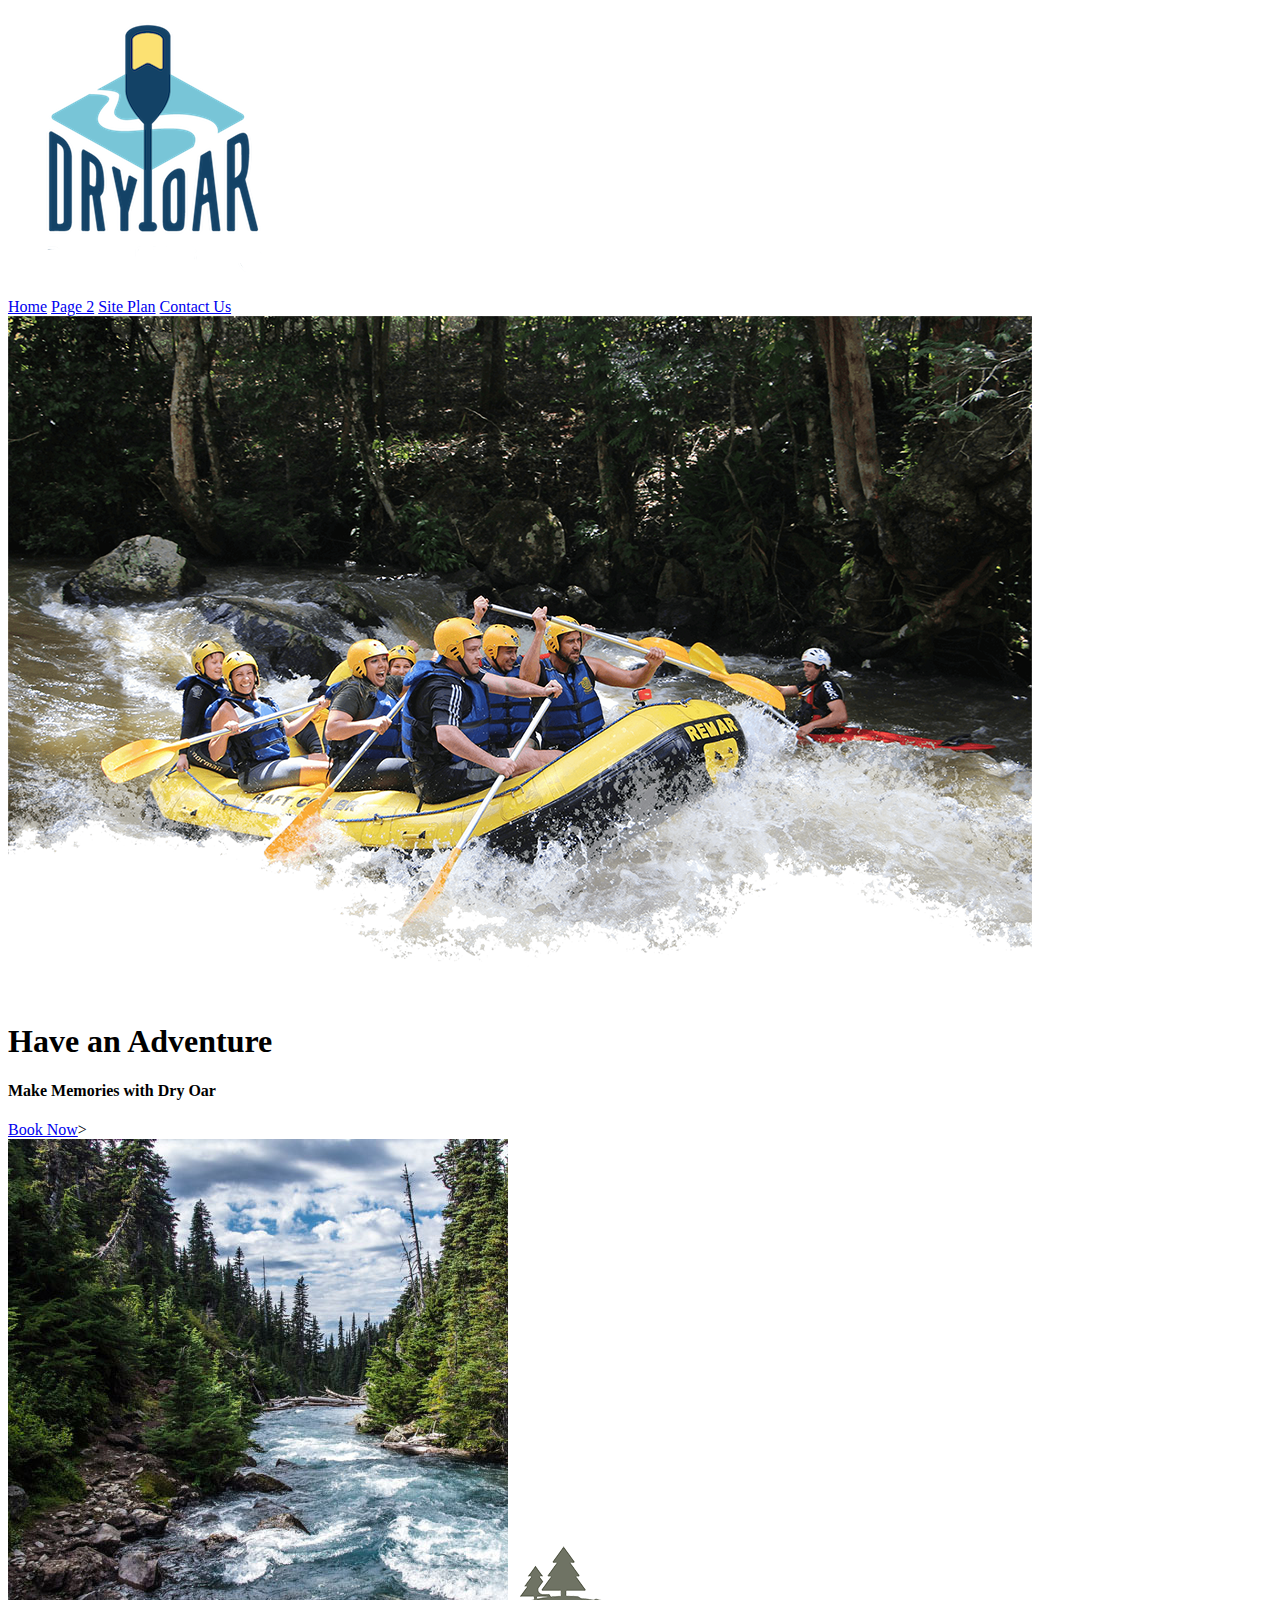
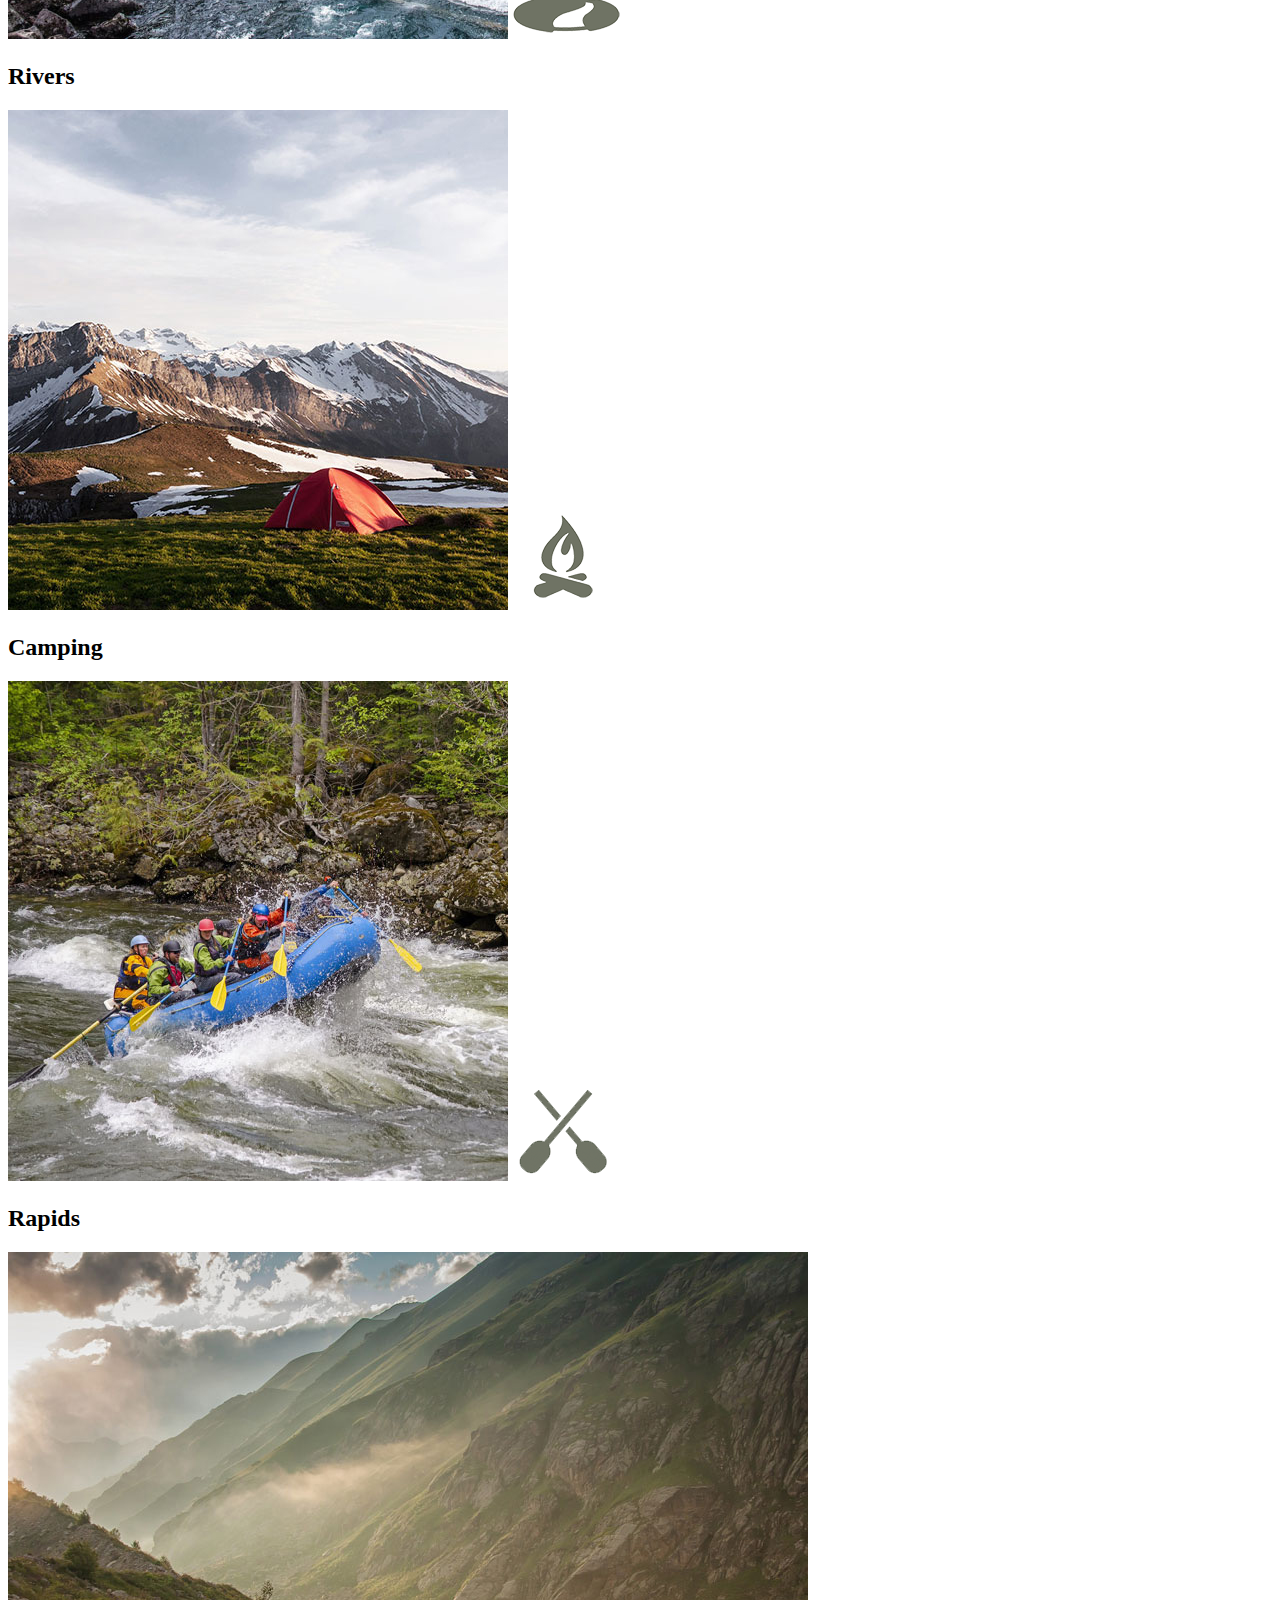
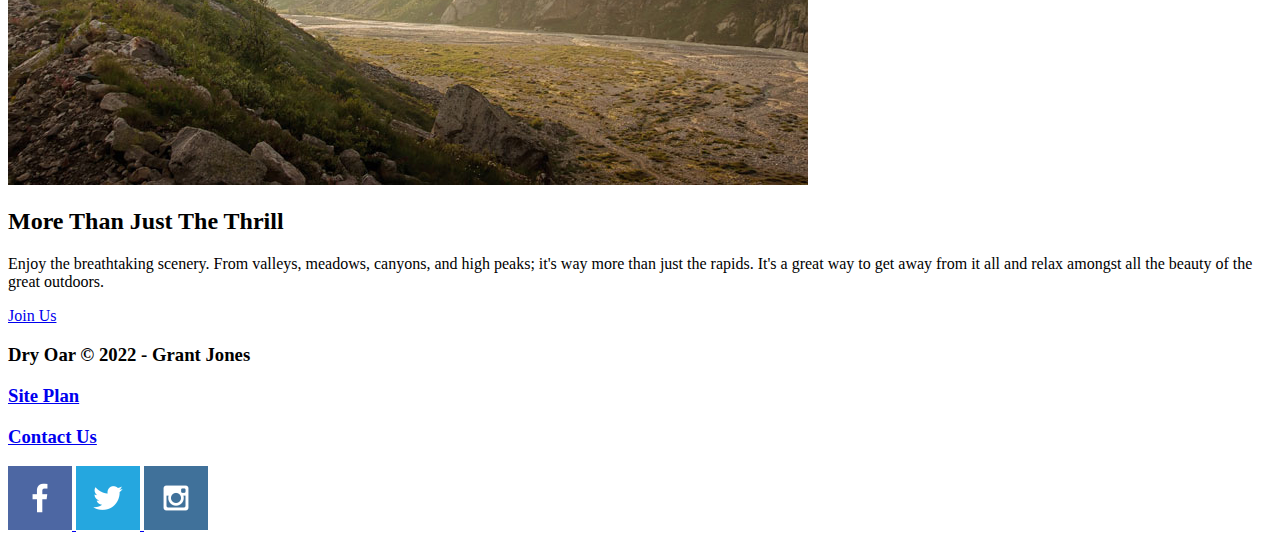
==== wwr/index.html @ f51709b9 "first commit" ====
<!DOCTYPE html>
<html lang="en">
<head>
  <meta charset="UTF-8">
  <meta http-equiv="X-UA-Compatible" content="IE=edge">
  <meta name="viewport" content="width=device-width, initial-scale=1.0">
  <title class="title_text">Whitewater Rafting Vacations | Dry Oar Boating | Home</title>
</head>
<body>
  <header>
    <a id="logo_link" href="index.html">
      <img class="logo" src="images/logo.png" alt="Dry Oar Logo">
    </a>
    <nav>
        <a href="index.html">Home</a>
        <a href="#">Page 2</a>
        <a href="site-plan-rafting.html">Site Plan</a>
        <a href="contactus.html">Contact Us</a>
    </nav>
  </header>

  <div id="hero">
    <div id="hero-box">
      <img id="hero-img" src="images/hero.png" alt="People enjoying white water rafting">
    </div>
    <section id="hero-msg">
      <h1 class="home-title">Have an Adventure</h1>
      <h4>Make Memories with Dry Oar</h4>
      <div class="button-box">
        <a class="book" href="contactus.html">Book Now</a>>
      </div>
  </section>
  </div>

  <main class="home-grid">
    <section class="rivers-card">
        <img class="card-img" src="images/rivers.jpg" alt="river in forest">
        <img class="icon" src="images/river_icon.png" alt="river icon">
        <h2>Rivers</h2>
    </section>
    <section class="camping-card">
        <img class="card-img" src="images/camping.jpg" alt="tent in mountains">
        <img class="icon" src="images/fire_icon.png" alt="fire icon">
        <h2>Camping</h2>
    </section>
    <section class="rapids-card">
        <img class="card-img" src="images/rapids.jpg" alt="rafting boat">
        <img class="icon" src="images/oars.png" alt="oars icon">
        <h2>Rapids</h2>
    </section>
    <img class="mountains" src="images/mountains.jpg" alt="Misty mountains">
    <section class="msg">
        <h2>More Than Just The Thrill</h2>
        <p>Enjoy the breathtaking scenery. From valleys, meadows, canyons, and high peaks; it's way more than just the rapids. It's a great way to get away from it all and relax amongst all the beauty of the great outdoors. </p>
        <a class='join' href="rivers.html">Join Us</a>
    </section>
  </main>

  <footer>
    <h3>Dry Oar &copy; 2022 - Grant Jones</h3>
    <h3><a href="siteplanrafting.html">Site Plan</a></h3>
    <h3><a href="contactus">Contact Us</a></h3>
    <div class="social">
      <a href="https://facebook.com">
        <img src="images/facebook.png" alt="fb icon">
      </a>
      <a href="https://twitter.com">
        <img src="images/twitter.png" alt="instagram icon">
      </a>
      <a href="https//instagram.com">
        <img src="images/instagram.png" alt="instagram icon">
      </a>
    </div>
  </footer>
</body>
</html>
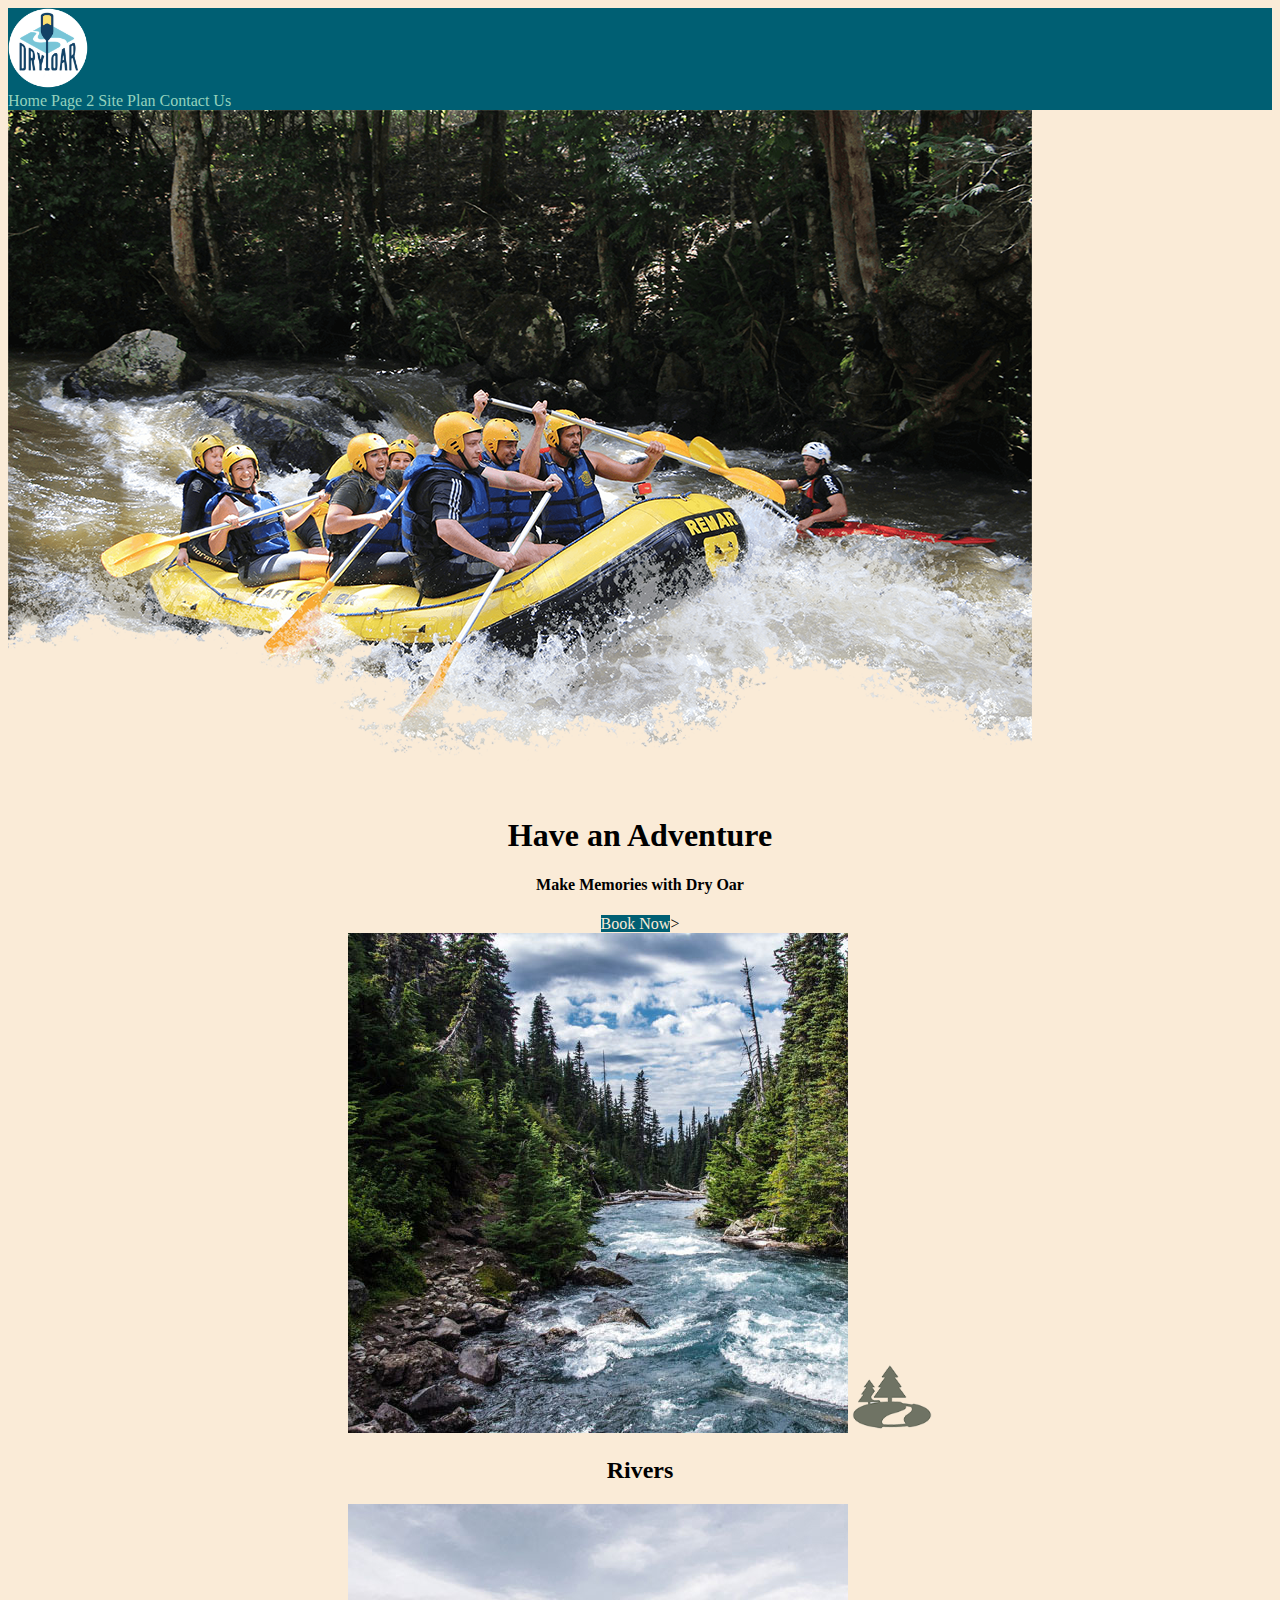
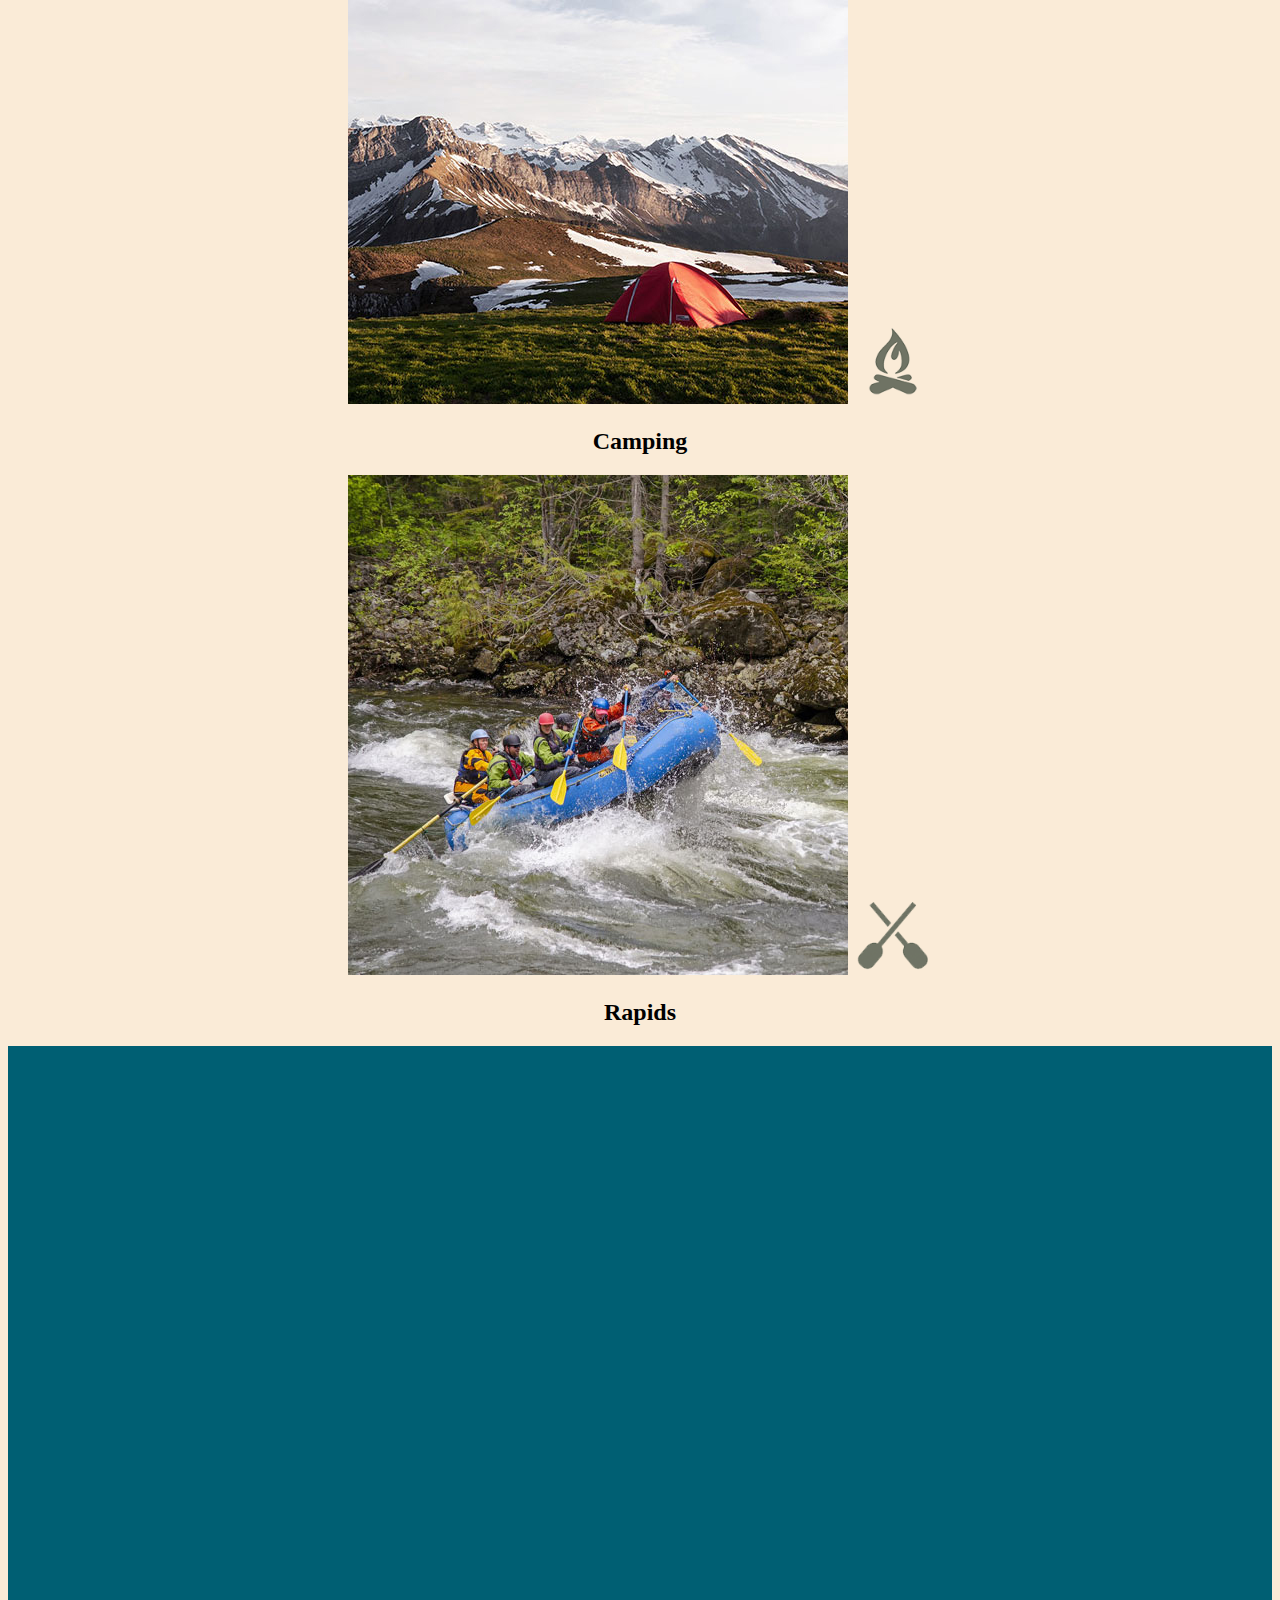
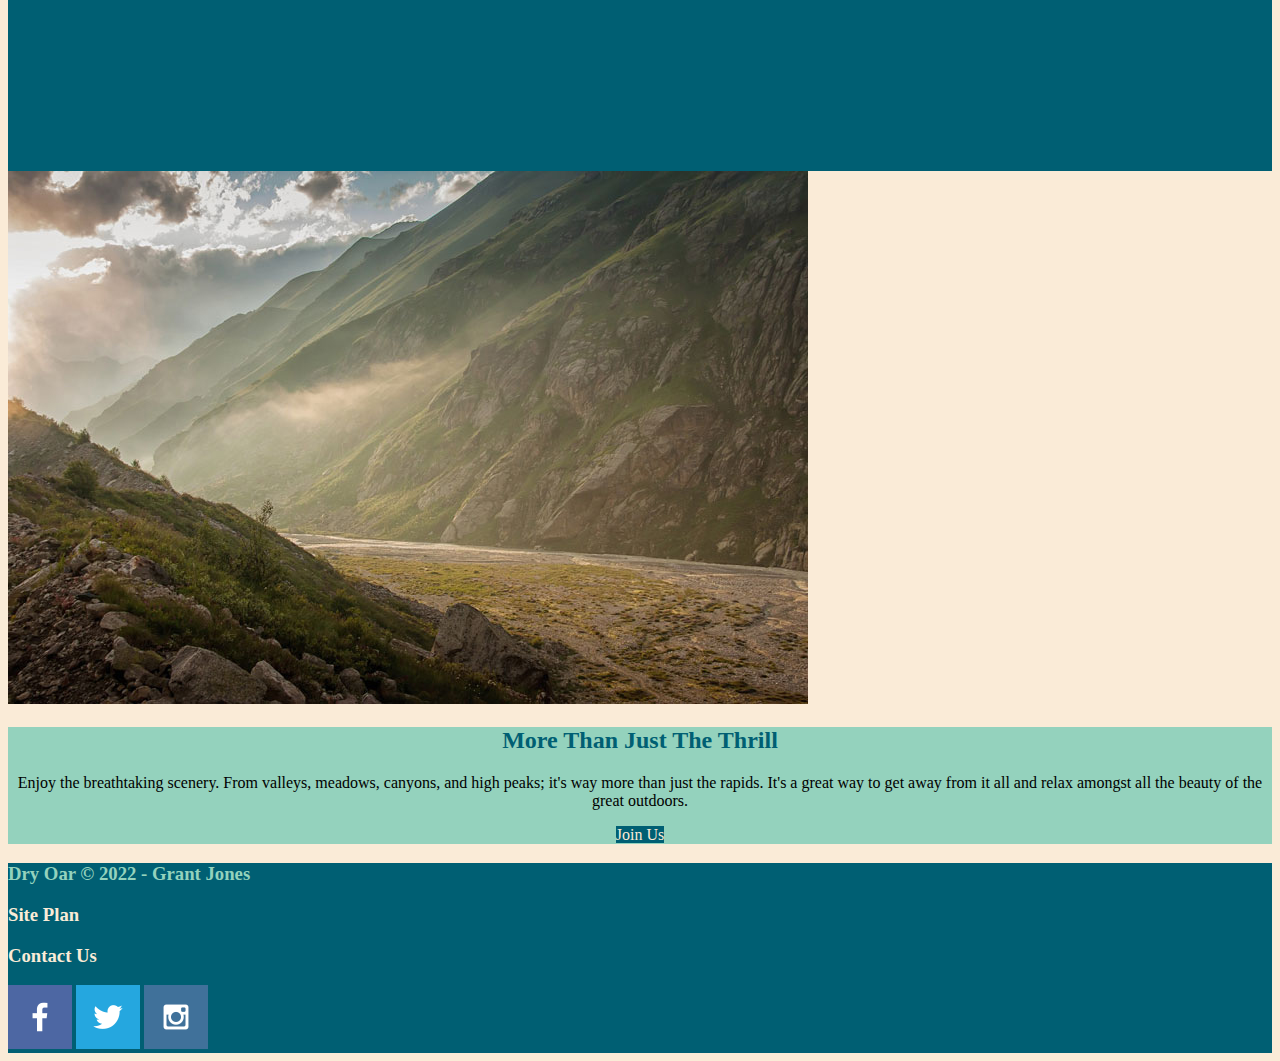
==== commit 4eee49d1: "Creating and Using CSS" ====
--- a/wwr/index.html
+++ b/wwr/index.html
@@ -5,72 +5,78 @@
   <meta http-equiv="X-UA-Compatible" content="IE=edge">
   <meta name="viewport" content="width=device-width, initial-scale=1.0">
   <title class="title_text">Whitewater Rafting Vacations | Dry Oar Boating | Home</title>
+  <link rel="stylesheet" href="styles/style.css">
 </head>
 <body>
-  <header>
-    <a id="logo_link" href="index.html">
-      <img class="logo" src="images/logo.png" alt="Dry Oar Logo">
-    </a>
-    <nav>
+  <div id="content">
+    <header>
+      <a id="logo_link" href="index.html">
+        <img class="logo" src="images/logo.png" alt="Dry Oar Logo">
+      </a>
+      <nav>
         <a href="index.html">Home</a>
         <a href="#">Page 2</a>
         <a href="site-plan-rafting.html">Site Plan</a>
         <a href="contactus.html">Contact Us</a>
-    </nav>
-  </header>
+      </nav>
+    </header>
 
-  <div id="hero">
-    <div id="hero-box">
-      <img id="hero-img" src="images/hero.png" alt="People enjoying white water rafting">
+    <div id="hero">
+      <div id="hero-box">
+        <img id="hero-img" src="images/hero.png" alt="People enjoying white water rafting">
+      </div>
+      <section id="hero-msg">
+        <h1 class="home-title">Have an Adventure</h1>
+        <h4>Make Memories with Dry Oar</h4>
+        <div class="button-box">
+          <a class="book" href="contactus.html">Book Now</a>>
+        </div>
+    </section>
     </div>
-    <section id="hero-msg">
-      <h1 class="home-title">Have an Adventure</h1>
-      <h4>Make Memories with Dry Oar</h4>
-      <div class="button-box">
-        <a class="book" href="contactus.html">Book Now</a>>
+
+    <main class="home-grid">
+      <section class="rivers-card">
+          <img class="card-img" src="images/rivers.jpg" alt="river in forest">
+          <img class="icon" src="images/river_icon.png" alt="river icon">
+          <h2>Rivers</h2>
+      </section>
+      <section class="camping-card">
+          <img class="card-img" src="images/camping.jpg" alt="tent in mountains">
+          <img class="icon" src="images/fire_icon.png" alt="fire icon">
+          <h2>Camping</h2>
+      </section>
+      <section class="rapids-card">
+          <img class="card-img" src="images/rapids.jpg" alt="rafting boat">
+          <img class="icon" src="images/oars.png" alt="oars icon">
+          <h2>Rapids</h2>
+      </section>
+      <div id="background"></div>
+      <img class="mountains" src="images/mountains.jpg" alt="Misty mountains">
+      <section class="msg">
+          <h2>More Than Just The Thrill</h2>
+          <p>Enjoy the breathtaking scenery. From valleys, meadows, canyons, and high peaks; it's way more than just the rapids. It's a great way to get away from it all and relax amongst all the beauty of the great outdoors. </p>
+          <a class='join' href="rivers.html">Join Us</a>
+          <link rel="stylesheet" href="styles/style.css">
+      </section>
+    </main>
+
+    <footer>
+      <h3>Dry Oar &copy; 2022 - Grant Jones</h3>
+      <h3><a href="siteplanrafting.html">Site Plan</a></h3>
+      <h3><a href="contactus">Contact Us</a></h3>
+      <div class="social">
+        <a href="https://facebook.com" target="_blank">
+          <img src="images/facebook.png" alt="fb icon">
+        </a>
+        <a href="https://twitter.com" target="_blank">
+          <img src="images/twitter.png" alt="instagram icon">
+        </a>
+        <a href="https://instagram.com" target="_blank">
+          <img src="images/instagram.png" alt="instagram icon">
+        </a>
       </div>
-  </section>
+    </footer>
   </div>
+</body>
 
-  <main class="home-grid">
-    <section class="rivers-card">
-        <img class="card-img" src="images/rivers.jpg" alt="river in forest">
-        <img class="icon" src="images/river_icon.png" alt="river icon">
-        <h2>Rivers</h2>
-    </section>
-    <section class="camping-card">
-        <img class="card-img" src="images/camping.jpg" alt="tent in mountains">
-        <img class="icon" src="images/fire_icon.png" alt="fire icon">
-        <h2>Camping</h2>
-    </section>
-    <section class="rapids-card">
-        <img class="card-img" src="images/rapids.jpg" alt="rafting boat">
-        <img class="icon" src="images/oars.png" alt="oars icon">
-        <h2>Rapids</h2>
-    </section>
-    <img class="mountains" src="images/mountains.jpg" alt="Misty mountains">
-    <section class="msg">
-        <h2>More Than Just The Thrill</h2>
-        <p>Enjoy the breathtaking scenery. From valleys, meadows, canyons, and high peaks; it's way more than just the rapids. It's a great way to get away from it all and relax amongst all the beauty of the great outdoors. </p>
-        <a class='join' href="rivers.html">Join Us</a>
-    </section>
-  </main>
-
-  <footer>
-    <h3>Dry Oar &copy; 2022 - Grant Jones</h3>
-    <h3><a href="siteplanrafting.html">Site Plan</a></h3>
-    <h3><a href="contactus">Contact Us</a></h3>
-    <div class="social">
-      <a href="https://facebook.com">
-        <img src="images/facebook.png" alt="fb icon">
-      </a>
-      <a href="https://twitter.com">
-        <img src="images/twitter.png" alt="instagram icon">
-      </a>
-      <a href="https//instagram.com">
-        <img src="images/instagram.png" alt="instagram icon">
-      </a>
-    </div>
-  </footer>
-</body>
 </html>--- a/wwr/styles/style.css
+++ b/wwr/styles/style.css
@@ -0,0 +1,110 @@
+/* Setting max width in case of wide screens */
+#content {
+    max-width: 1600px;
+    margin: 0 auto;
+}
+
+/* Centering Text */
+nav a { /*The selector was supposed to be for 'nav a', but it wouldn't center*/
+    text-align: center;
+    color: #94d2bd;
+    text-decoration: none;
+}
+
+#hero-msg h1, #hero-msg h4 {
+    text-align: center;
+}
+
+.button-box {
+    text-align: center;
+}
+
+main section {
+    text-align: center;
+}
+
+/* Creating a Backround Section */
+#background {
+    height: 725px;
+}
+
+/* Setting Background Colors */
+body {
+    background-color: antiquewhite;
+}
+
+header {
+    background-color: #005f73;
+}
+
+nav a:hover {
+    background-color: #EE9B00;
+    color: black;
+}
+
+.book, .join {
+    background-color: #005f73;
+    color: antiquewhite;
+    text-decoration: none;
+}
+
+.book:hover, .join:hover {
+    background-color: #EE9B00;
+}
+
+#background {
+    background-color: #005f73;
+}
+
+.msg {
+    background-color: #94d2bd;
+}
+
+footer {
+    background-color: #005f73;
+}
+
+/* Text Color */
+.home-title {
+    color: black;
+}
+
+h4 {
+    color: black;
+}
+
+.msg h2 {
+    color: #005f73;
+}
+
+.msg p {
+    color: black;
+}
+
+footer h3 {
+    color: #94d2bd;
+
+}
+
+footer a {
+    color: antiquewhite;
+    text-decoration: none;
+}
+
+footer a:hover {
+    color: #EE9B00;
+}
+
+/* Setting Widths for Images*/
+.logo {
+    width: 80px;
+}
+
+.icon {
+    width: 80px;
+}
+
+/* Adding Underline to Footer Links when Hovered */
+footer h3 a:hover {
+    text-decoration: underline;
+}--- a/wwr/styles/style.css
+++ b/wwr/styles/style.css
@@ -0,0 +1,110 @@
+/* Setting max width in case of wide screens */
+#content {
+    max-width: 1600px;
+    margin: 0 auto;
+}
+
+/* Centering Text */
+nav a { /*The selector was supposed to be for 'nav a', but it wouldn't center*/
+    text-align: center;
+    color: #94d2bd;
+    text-decoration: none;
+}
+
+#hero-msg h1, #hero-msg h4 {
+    text-align: center;
+}
+
+.button-box {
+    text-align: center;
+}
+
+main section {
+    text-align: center;
+}
+
+/* Creating a Backround Section */
+#background {
+    height: 725px;
+}
+
+/* Setting Background Colors */
+body {
+    background-color: antiquewhite;
+}
+
+header {
+    background-color: #005f73;
+}
+
+nav a:hover {
+    background-color: #EE9B00;
+    color: black;
+}
+
+.book, .join {
+    background-color: #005f73;
+    color: antiquewhite;
+    text-decoration: none;
+}
+
+.book:hover, .join:hover {
+    background-color: #EE9B00;
+}
+
+#background {
+    background-color: #005f73;
+}
+
+.msg {
+    background-color: #94d2bd;
+}
+
+footer {
+    background-color: #005f73;
+}
+
+/* Text Color */
+.home-title {
+    color: black;
+}
+
+h4 {
+    color: black;
+}
+
+.msg h2 {
+    color: #005f73;
+}
+
+.msg p {
+    color: black;
+}
+
+footer h3 {
+    color: #94d2bd;
+
+}
+
+footer a {
+    color: antiquewhite;
+    text-decoration: none;
+}
+
+footer a:hover {
+    color: #EE9B00;
+}
+
+/* Setting Widths for Images*/
+.logo {
+    width: 80px;
+}
+
+.icon {
+    width: 80px;
+}
+
+/* Adding Underline to Footer Links when Hovered */
+footer h3 a:hover {
+    text-decoration: underline;
+}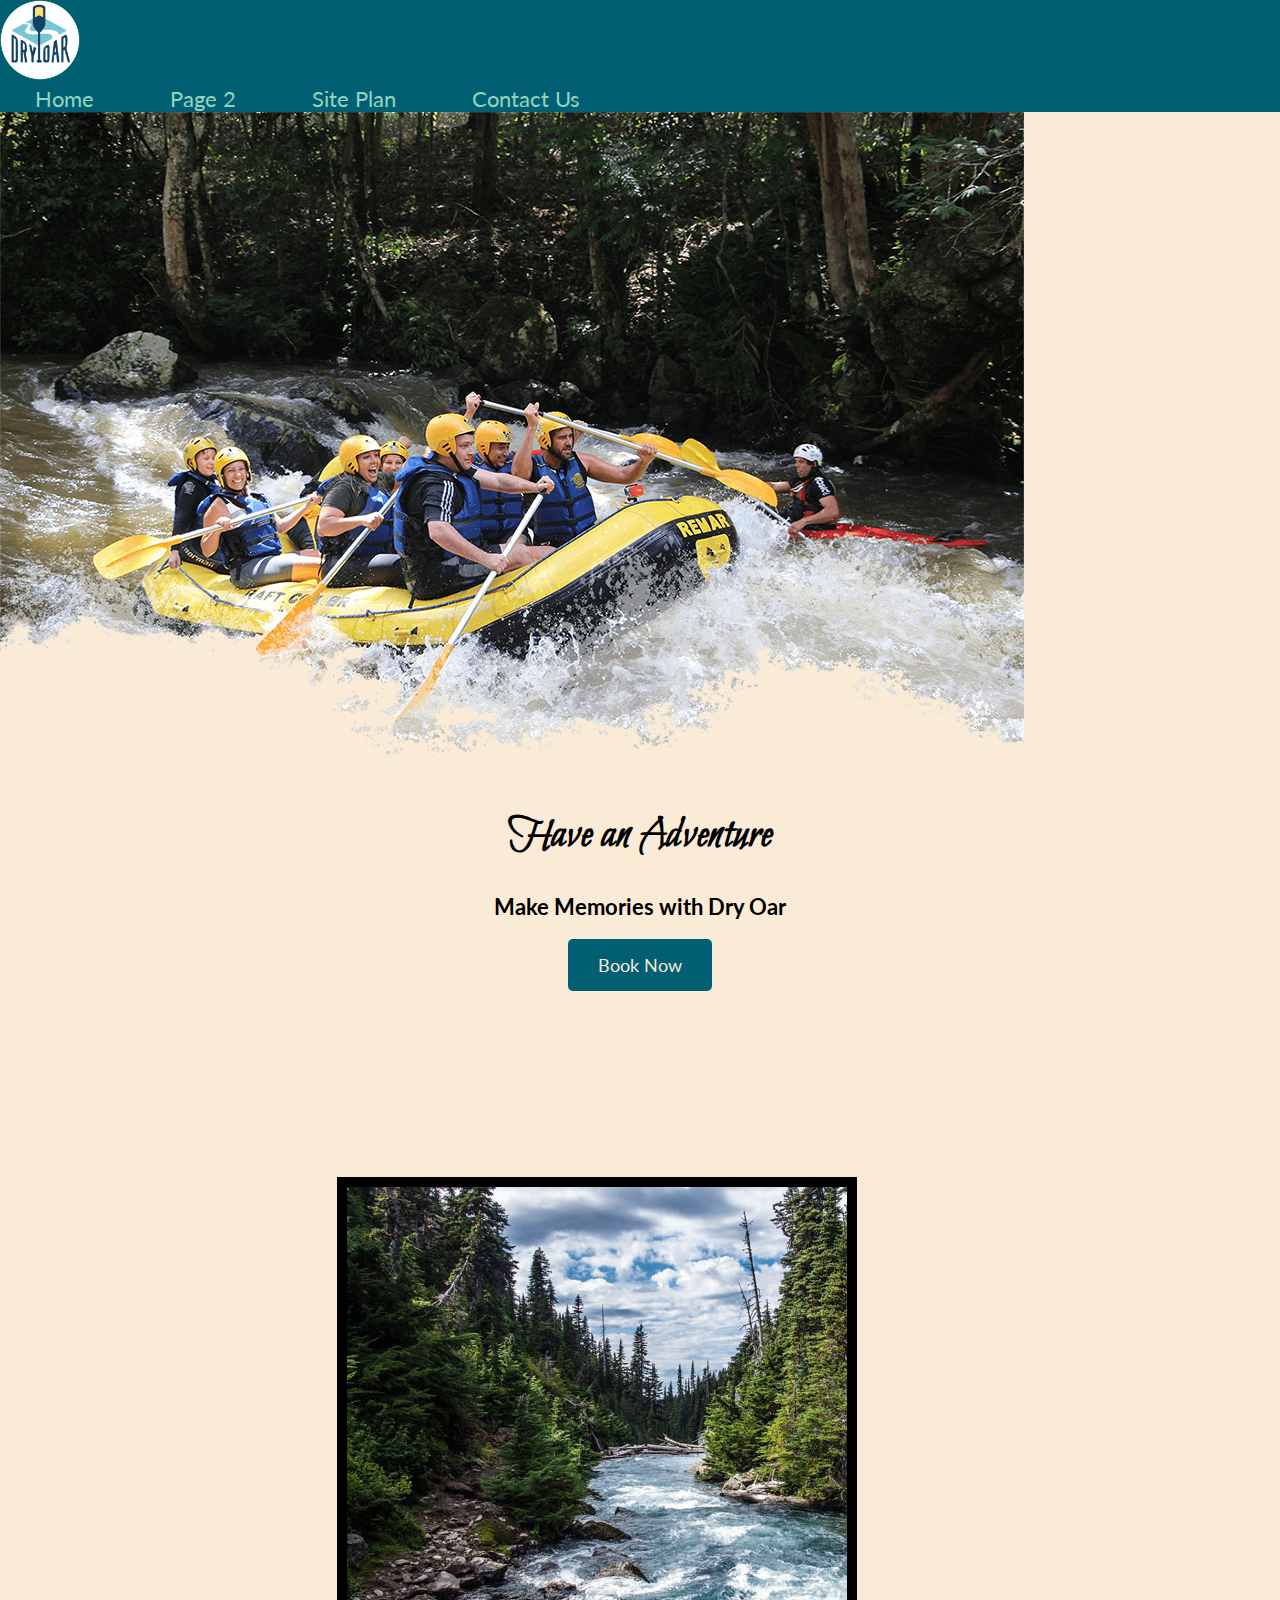
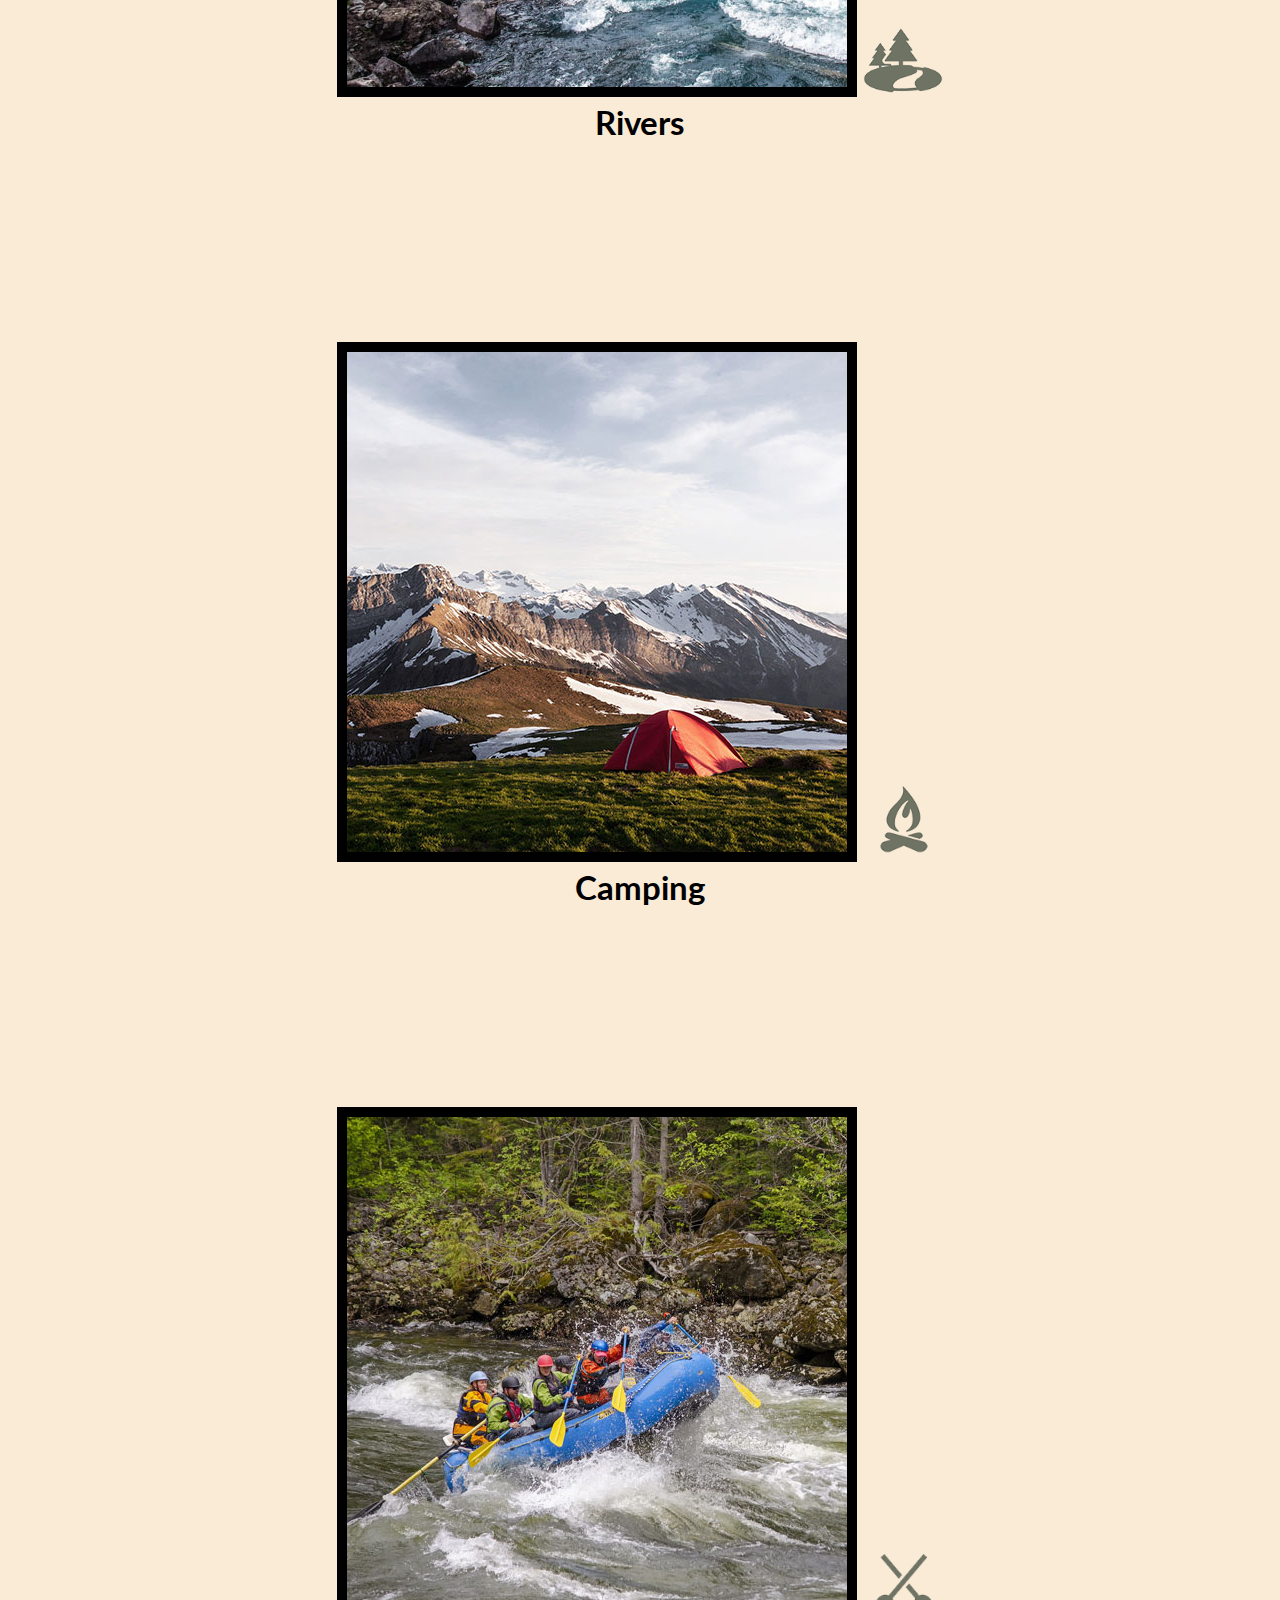
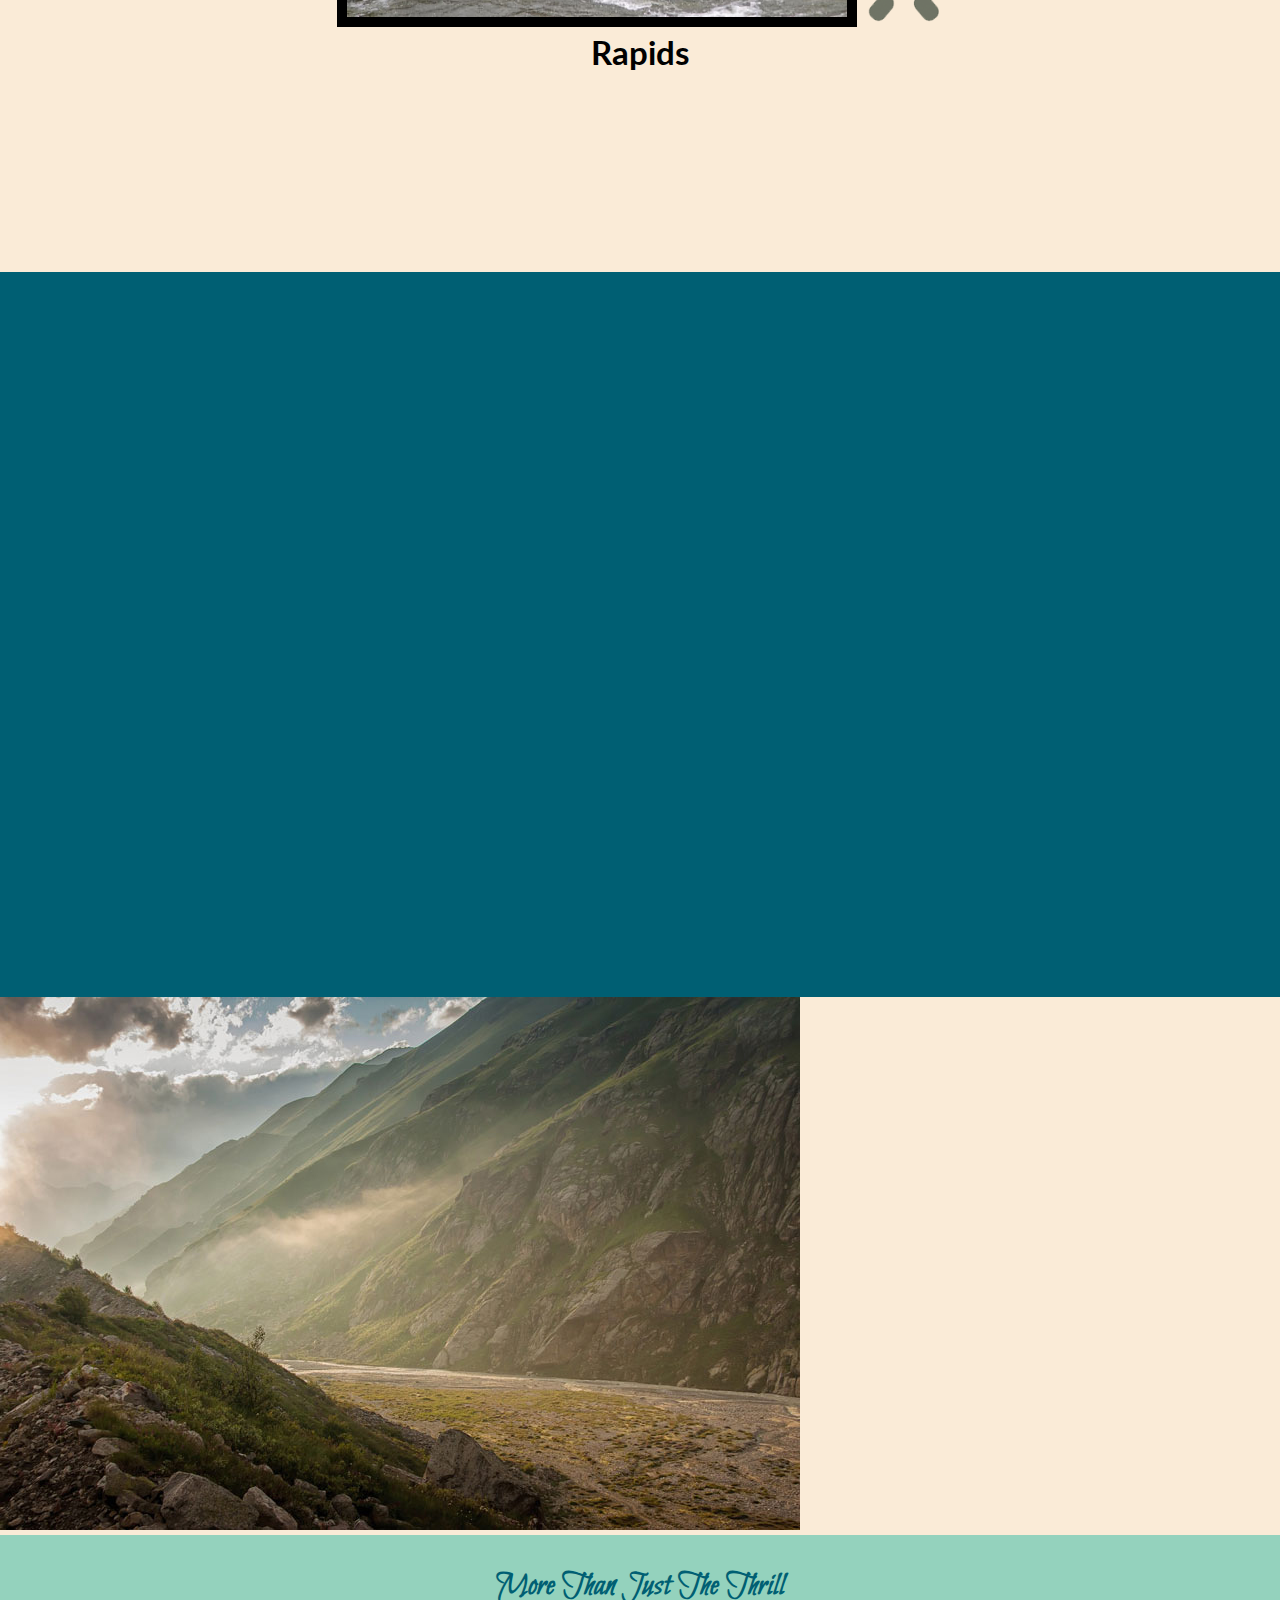
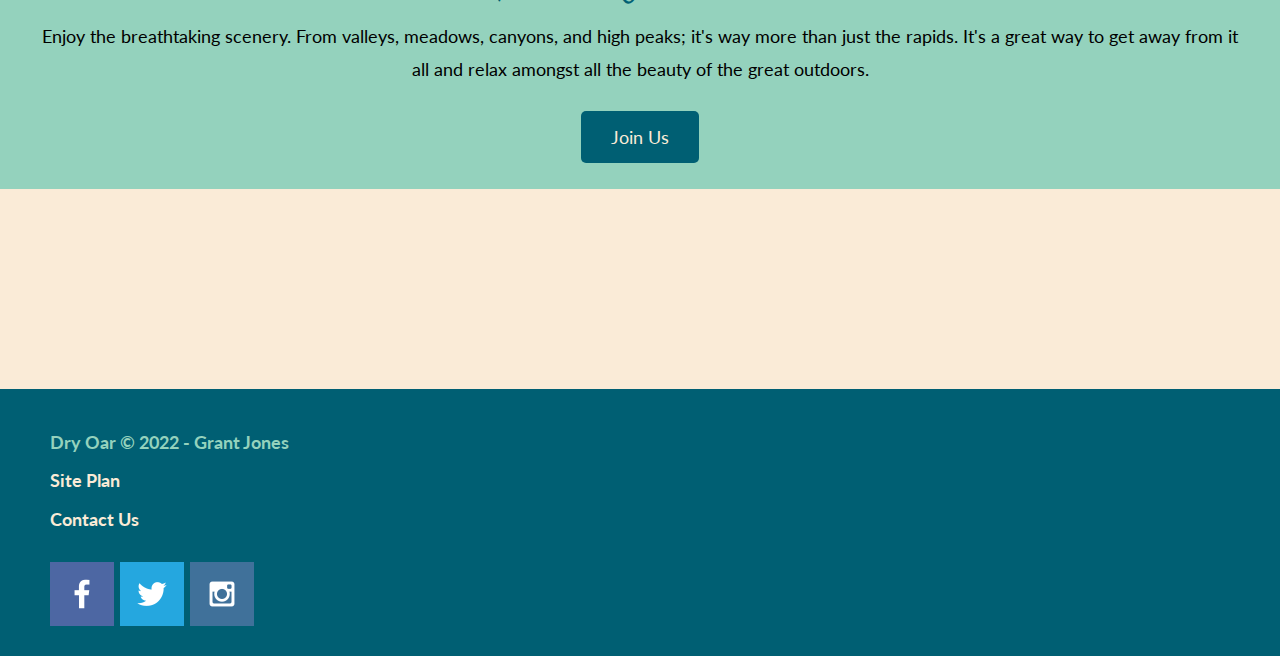
==== commit b7da1c34: "More CSS" ====
--- a/wwr/index.html
+++ b/wwr/index.html
@@ -29,7 +29,7 @@
         <h1 class="home-title">Have an Adventure</h1>
         <h4>Make Memories with Dry Oar</h4>
         <div class="button-box">
-          <a class="book" href="contactus.html">Book Now</a>>
+          <a class="book" href="contactus.html">Book Now</a>
         </div>
     </section>
     </div>
--- a/wwr/styles/style.css
+++ b/wwr/styles/style.css
@@ -1,3 +1,20 @@
+/* Importing & Setting Fonts */
+@import url('https://fonts.googleapis.com/css2?family=Bilbo+Swash+Caps&family=Lato:ital,wght@1,300&display=swap');:root
+
+.home-title {
+    font-family:'Bilbo Swash Caps', 'Helvitica', sans-serif;
+    /* Setting Title Size */
+    font-size: 2em;
+}
+
+h4, .button-box, h2 {
+    font-family: 'Lato', 'Helvitica', sans-serif;
+}
+
+h2 {
+    margin: 0;
+}
+
 /* Setting max width in case of wide screens */
 #content {
     max-width: 1600px;
@@ -5,10 +22,11 @@
 }
 
 /* Centering Text */
-nav a { /*The selector was supposed to be for 'nav a', but it wouldn't center*/
+nav a {
     text-align: center;
     color: #94d2bd;
     text-decoration: none;
+    padding: 35px;
 }
 
 #hero-msg h1, #hero-msg h4 {
@@ -23,6 +41,24 @@
     text-align: center;
 }
 
+/* Adding Padding */
+#logo_link {
+    padding-top: 5px;
+}
+
+/* Adding Margins */
+.rivers-card, .camping-card, .rapids-card {
+    margin: 200px 0;
+}
+
+.card-img {
+    border: 10px solid black;
+}
+
+main section img {
+    box-sizing: border-box;
+}
+
 /* Creating a Backround Section */
 #background {
     height: 725px;
@@ -31,6 +67,11 @@
 /* Setting Background Colors */
 body {
     background-color: antiquewhite;
+    font-family: 'Lato', 'Helvitica', sans-serif;
+    /* Setting Default Font Size for whole page */
+    font-size: 22px;
+    margin: 0;
+    padding: 0;
 }
 
 header {
@@ -46,6 +87,10 @@
     background-color: #005f73;
     color: antiquewhite;
     text-decoration: none;
+    font-size: 18px;
+    padding: 15px 30px;
+    margin-top: 50px;
+    border-radius: 5px;
 }
 
 .book:hover, .join:hover {
@@ -56,33 +101,46 @@
     background-color: #005f73;
 }
 
-.msg {
-    background-color: #94d2bd;
-}
-
 footer {
     background-color: #005f73;
+    margin-top: 200px;
 }
 
 /* Text Color */
 .home-title {
     color: black;
+    margin-top: 10px;
 }
 
 h4 {
     color: black;
 }
 
+.msg {
+    background-color: #94d2bd;
+    line-height: 1.5em;
+    padding: 35px;
+}
+
 .msg h2 {
     color: #005f73;
+    font-family: 'Bilbo Swash Caps', 'Helvitica', sans-serif;
 }
 
 .msg p {
     color: black;
+    font-size: .8em;
+    font-family: 'Lato', 'Helvitica', sans-serif;
+    padding-bottom: 15px;
+}
+
+footer {
+    padding: 25px 50px;
 }
 
 footer h3 {
     color: #94d2bd;
+    font-size: .8em;
 
 }
 
@@ -102,9 +160,14 @@
 
 .icon {
     width: 80px;
+    padding-top: 10px;
 }
 
 /* Adding Underline to Footer Links when Hovered */
 footer h3 a:hover {
     text-decoration: underline;
+}
+
+footer .social img {
+    padding-top: 15px;
 }--- a/wwr/styles/style.css
+++ b/wwr/styles/style.css
@@ -1,3 +1,20 @@
+/* Importing & Setting Fonts */
+@import url('https://fonts.googleapis.com/css2?family=Bilbo+Swash+Caps&family=Lato:ital,wght@1,300&display=swap');:root
+
+.home-title {
+    font-family:'Bilbo Swash Caps', 'Helvitica', sans-serif;
+    /* Setting Title Size */
+    font-size: 2em;
+}
+
+h4, .button-box, h2 {
+    font-family: 'Lato', 'Helvitica', sans-serif;
+}
+
+h2 {
+    margin: 0;
+}
+
 /* Setting max width in case of wide screens */
 #content {
     max-width: 1600px;
@@ -5,10 +22,11 @@
 }
 
 /* Centering Text */
-nav a { /*The selector was supposed to be for 'nav a', but it wouldn't center*/
+nav a {
     text-align: center;
     color: #94d2bd;
     text-decoration: none;
+    padding: 35px;
 }
 
 #hero-msg h1, #hero-msg h4 {
@@ -23,6 +41,24 @@
     text-align: center;
 }
 
+/* Adding Padding */
+#logo_link {
+    padding-top: 5px;
+}
+
+/* Adding Margins */
+.rivers-card, .camping-card, .rapids-card {
+    margin: 200px 0;
+}
+
+.card-img {
+    border: 10px solid black;
+}
+
+main section img {
+    box-sizing: border-box;
+}
+
 /* Creating a Backround Section */
 #background {
     height: 725px;
@@ -31,6 +67,11 @@
 /* Setting Background Colors */
 body {
     background-color: antiquewhite;
+    font-family: 'Lato', 'Helvitica', sans-serif;
+    /* Setting Default Font Size for whole page */
+    font-size: 22px;
+    margin: 0;
+    padding: 0;
 }
 
 header {
@@ -46,6 +87,10 @@
     background-color: #005f73;
     color: antiquewhite;
     text-decoration: none;
+    font-size: 18px;
+    padding: 15px 30px;
+    margin-top: 50px;
+    border-radius: 5px;
 }
 
 .book:hover, .join:hover {
@@ -56,33 +101,46 @@
     background-color: #005f73;
 }
 
-.msg {
-    background-color: #94d2bd;
-}
-
 footer {
     background-color: #005f73;
+    margin-top: 200px;
 }
 
 /* Text Color */
 .home-title {
     color: black;
+    margin-top: 10px;
 }
 
 h4 {
     color: black;
 }
 
+.msg {
+    background-color: #94d2bd;
+    line-height: 1.5em;
+    padding: 35px;
+}
+
 .msg h2 {
     color: #005f73;
+    font-family: 'Bilbo Swash Caps', 'Helvitica', sans-serif;
 }
 
 .msg p {
     color: black;
+    font-size: .8em;
+    font-family: 'Lato', 'Helvitica', sans-serif;
+    padding-bottom: 15px;
+}
+
+footer {
+    padding: 25px 50px;
 }
 
 footer h3 {
     color: #94d2bd;
+    font-size: .8em;
 
 }
 
@@ -102,9 +160,14 @@
 
 .icon {
     width: 80px;
+    padding-top: 10px;
 }
 
 /* Adding Underline to Footer Links when Hovered */
 footer h3 a:hover {
     text-decoration: underline;
+}
+
+footer .social img {
+    padding-top: 15px;
 }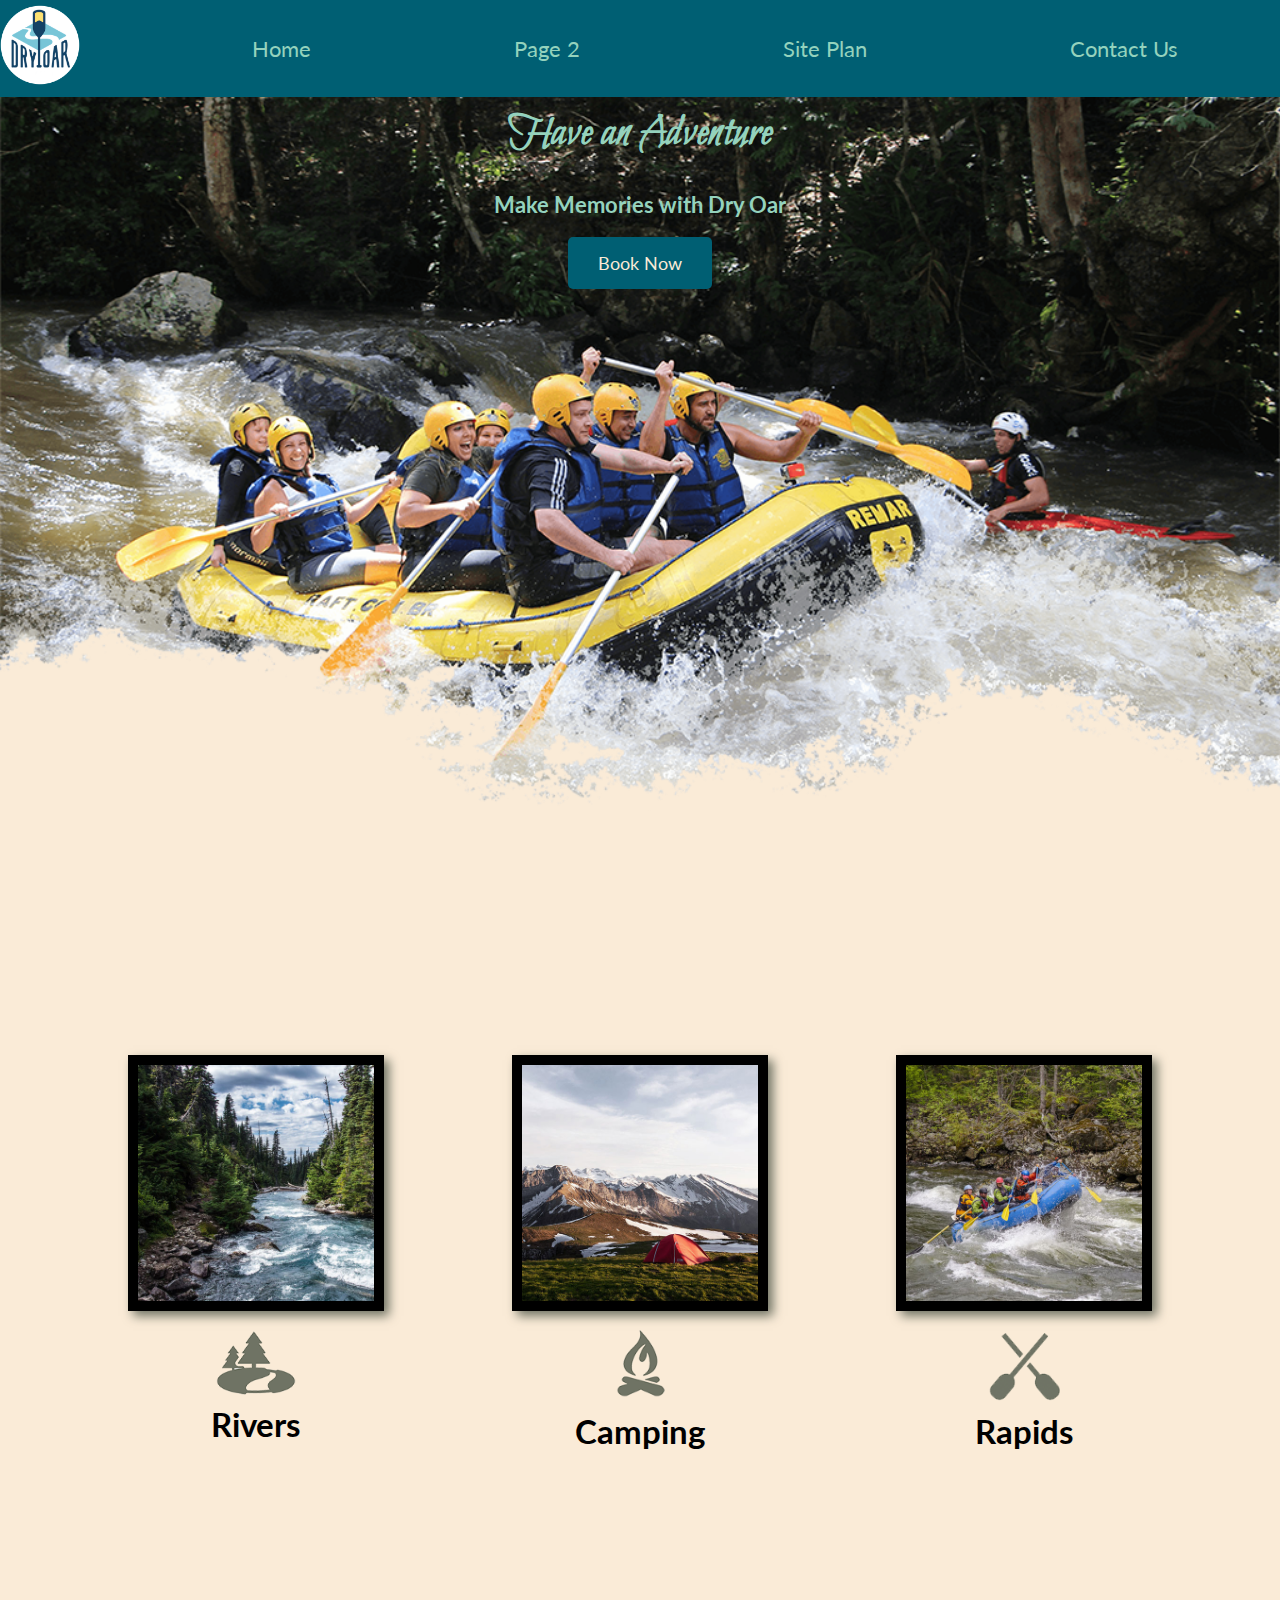
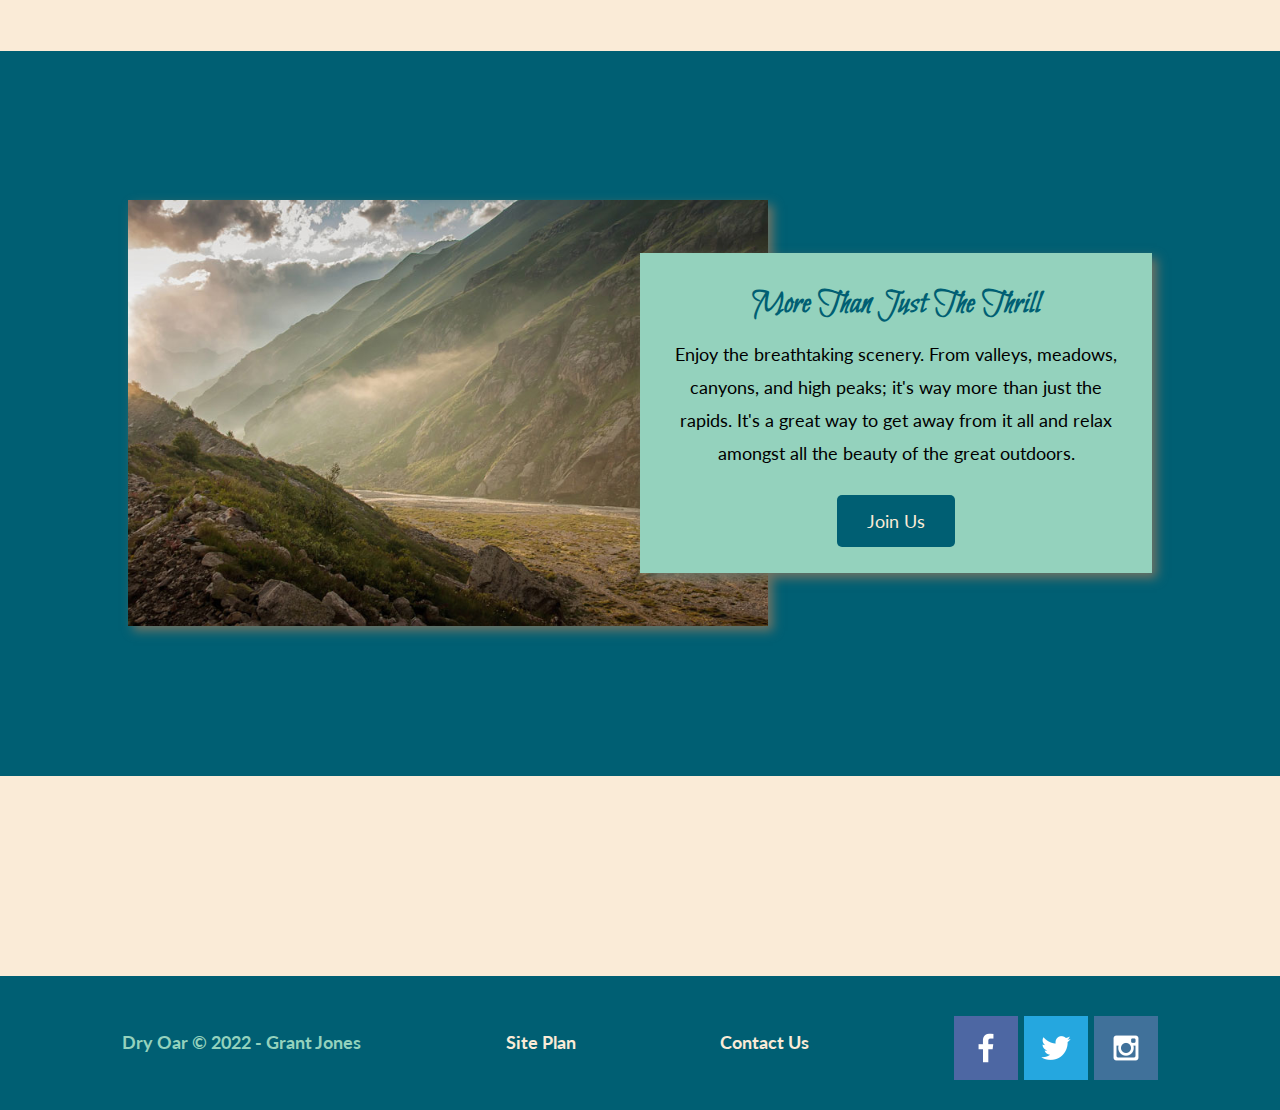
==== commit f49f26ab: "Updating Wireframe" ====
--- a/wwr/index.html
+++ b/wwr/index.html
@@ -29,9 +29,9 @@
         <h1 class="home-title">Have an Adventure</h1>
         <h4>Make Memories with Dry Oar</h4>
         <div class="button-box">
-          <a class="book" href="contactus.html">Book Now</a>
+          <a class="book" href="rates.html">Book Now</a>
         </div>
-    </section>
+      </section>
     </div>
 
     <main class="home-grid">
@@ -56,14 +56,13 @@
           <h2>More Than Just The Thrill</h2>
           <p>Enjoy the breathtaking scenery. From valleys, meadows, canyons, and high peaks; it's way more than just the rapids. It's a great way to get away from it all and relax amongst all the beauty of the great outdoors. </p>
           <a class='join' href="rivers.html">Join Us</a>
-          <link rel="stylesheet" href="styles/style.css">
       </section>
     </main>
 
     <footer>
       <h3>Dry Oar &copy; 2022 - Grant Jones</h3>
       <h3><a href="siteplanrafting.html">Site Plan</a></h3>
-      <h3><a href="contactus">Contact Us</a></h3>
+      <h3><a href="contactus.html">Contact Us</a></h3>
       <div class="social">
         <a href="https://facebook.com" target="_blank">
           <img src="images/facebook.png" alt="fb icon">
--- a/wwr/styles/style.css
+++ b/wwr/styles/style.css
@@ -22,6 +22,12 @@
 }
 
 /* Centering Text */
+#logo-link {
+    padding-top: 5px;
+    justify-self: center;
+    align-self: center;
+}
+
 nav a {
     text-align: center;
     color: #94d2bd;
@@ -29,8 +35,40 @@
     padding: 35px;
 }
 
+nav {
+    display: flex;
+    justify-content: space-around;
+}
+
+#hero {
+    display: grid;
+    grid-template-columns: 1fr 3fr 1fr;
+    margin-top: -100px;
+}
+
+#hero-box {
+    grid-column: 1/4;
+    grid-row: 1/3;
+    z-index: -1;
+}
+
+.card-img, .mountains {
+    width: 100%;
+}
+
+#hero-img {
+    width: 100%;
+}
+
+#hero-msg {
+    grid-column: 2/3;
+    grid-row: 1/3;
+    margin-top: 100px;
+}
+
 #hero-msg h1, #hero-msg h4 {
     text-align: center;
+    color: #94d2bd;
 }
 
 .button-box {
@@ -53,6 +91,13 @@
 
 .card-img {
     border: 10px solid black;
+    transition: transform .5s;
+    box-shadow: 5px 5px 10px #6f7364;
+}
+
+.card-img:hover {
+    opacity: .6;
+    transform: scale(1.1);
 }
 
 main section img {
@@ -76,6 +121,8 @@
 
 header {
     background-color: #005f73;
+    display: grid;
+    grid-template-columns: 150px auto;
 }
 
 nav a:hover {
@@ -101,10 +148,6 @@
     background-color: #005f73;
 }
 
-footer {
-    background-color: #005f73;
-    margin-top: 200px;
-}
 
 /* Text Color */
 .home-title {
@@ -120,6 +163,9 @@
     background-color: #94d2bd;
     line-height: 1.5em;
     padding: 35px;
+    grid-column: 6/10;
+    grid-row: 6/7;
+    box-shadow: 5px 5px 10px #6f7364;
 }
 
 .msg h2 {
@@ -135,7 +181,12 @@
 }
 
 footer {
+    background-color: #005f73;
+    margin-top: 200px;    
     padding: 25px 50px;
+    display: flex;
+    justify-content: space-around;
+    align-items: center;
 }
 
 footer h3 {
@@ -163,11 +214,89 @@
     padding-top: 10px;
 }
 
+.home-grid {
+    display: grid;
+    grid-template-columns: repeat(10, 1fr);
+}
+
+.rivers-card {
+    grid-column: 2/4;
+    grid-row: 2/3;
+}
+
+.camping-card {
+    grid-column: 5/7;
+    grid-row: 2/3;
+}
+
+.rapids-card {
+    grid-column: 8/10;
+    grid-row: 2/3;
+}
+
+#background {
+    grid-column: 1/11;
+    grid-row: 4/9;
+}
+
+.mountains {
+    width: 100%;
+    grid-column: 2/7;
+    grid-row: 5/8;
+    box-shadow: 5px 5px 10px #6f7364;
+}
+
 /* Adding Underline to Footer Links when Hovered */
+
+
 footer h3 a:hover {
     text-decoration: underline;
 }
 
 footer .social img {
     padding-top: 15px;
+}
+
+/* DO NOT ADD BEYOND THIS POINT */
+
+@media screen and (max-width: 900px) {
+    #hero, .home-grid {
+        display: block;
+        height: auto;
+    }
+    nav, footer {
+        flex-direction: column;
+    }
+    nav a {
+        display: block;
+        padding: 15px;
+    }
+    #hero {
+        margin-top: 0;
+    }
+    #hero-msg {
+        margin-top: 0;
+    }
+    #hero-msg h4 {
+        display: none;
+    }
+    .home-title {
+        font-size: 25px;
+        color: #6f7364;
+    }
+    .rivers-card, .camping-card, .rapids-card { 
+        margin: 50px auto;
+        width: 60%;
+    }
+    #background {
+        display: none;
+    }
+    .mountains, .msg {
+        width: 80%;
+        display: block;
+        margin: 0 auto;
+    }
+    footer {
+        margin-top: 25px;
+    }
 }